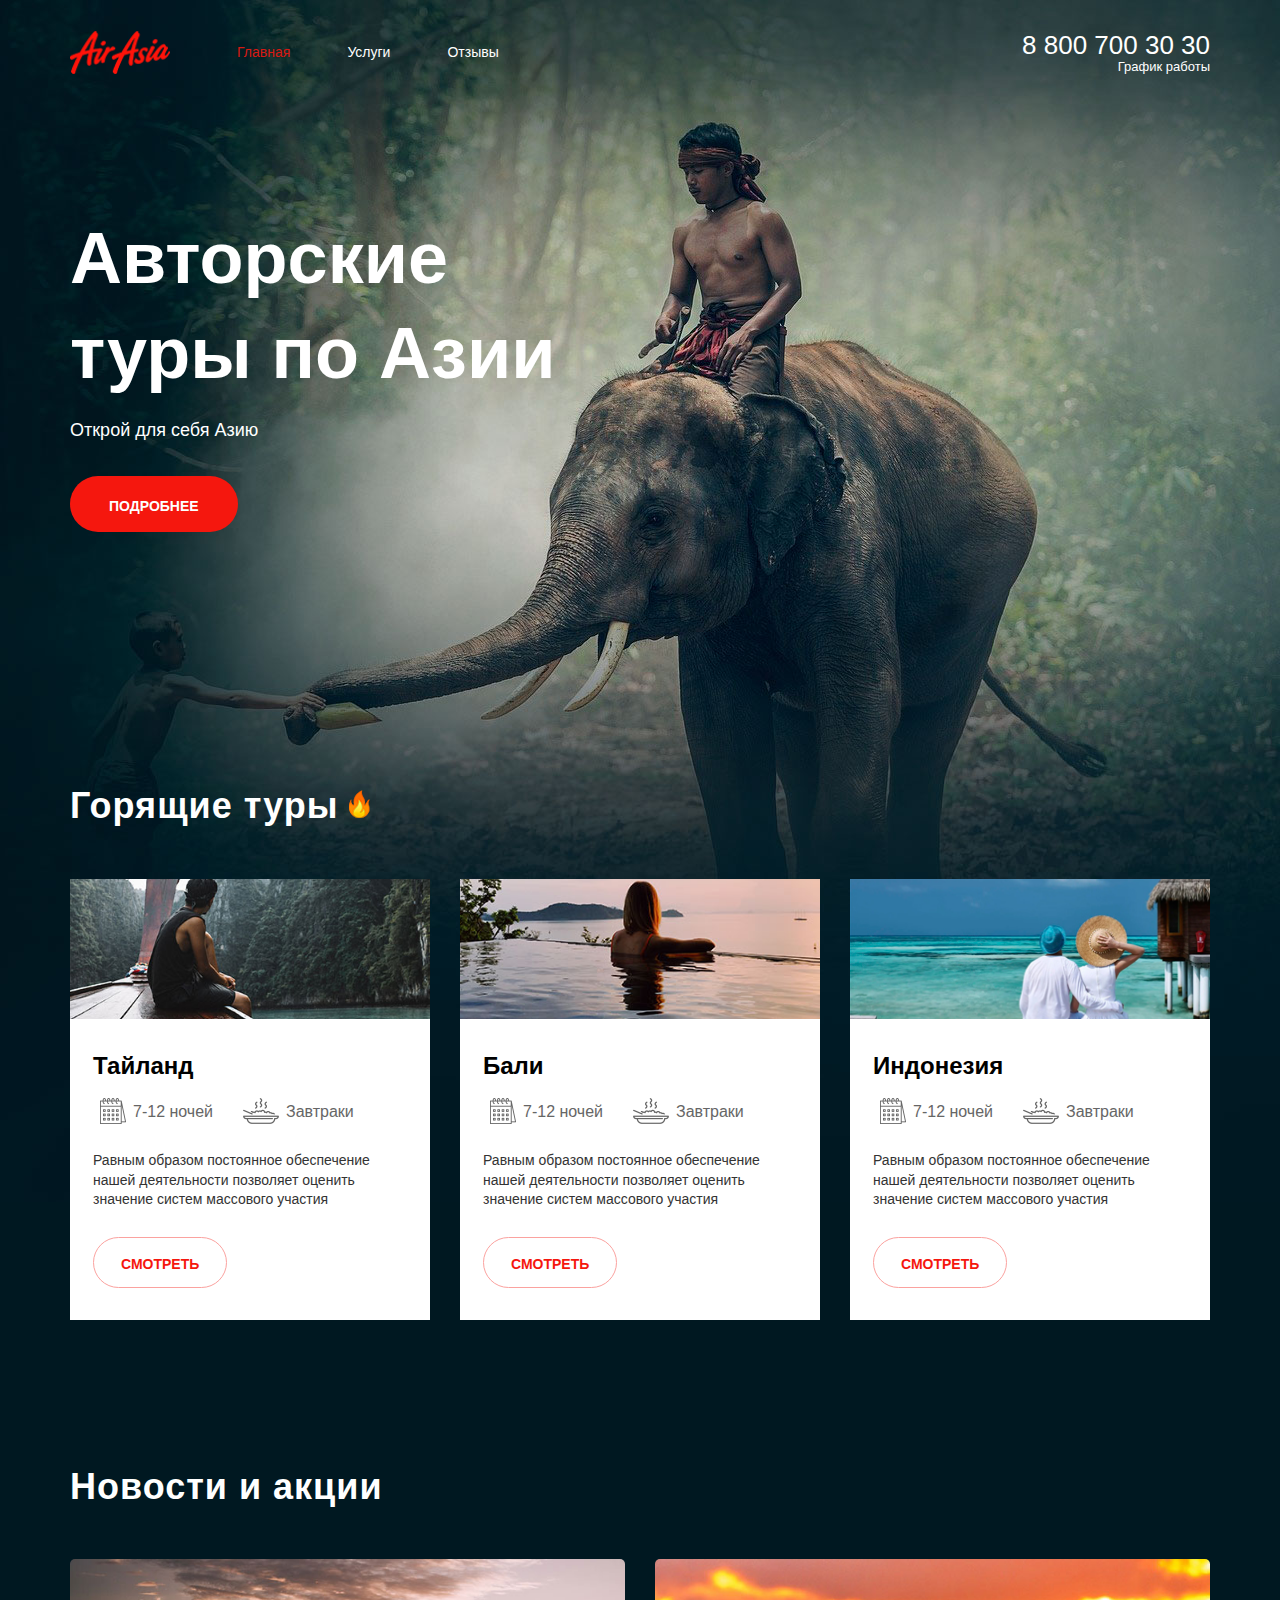
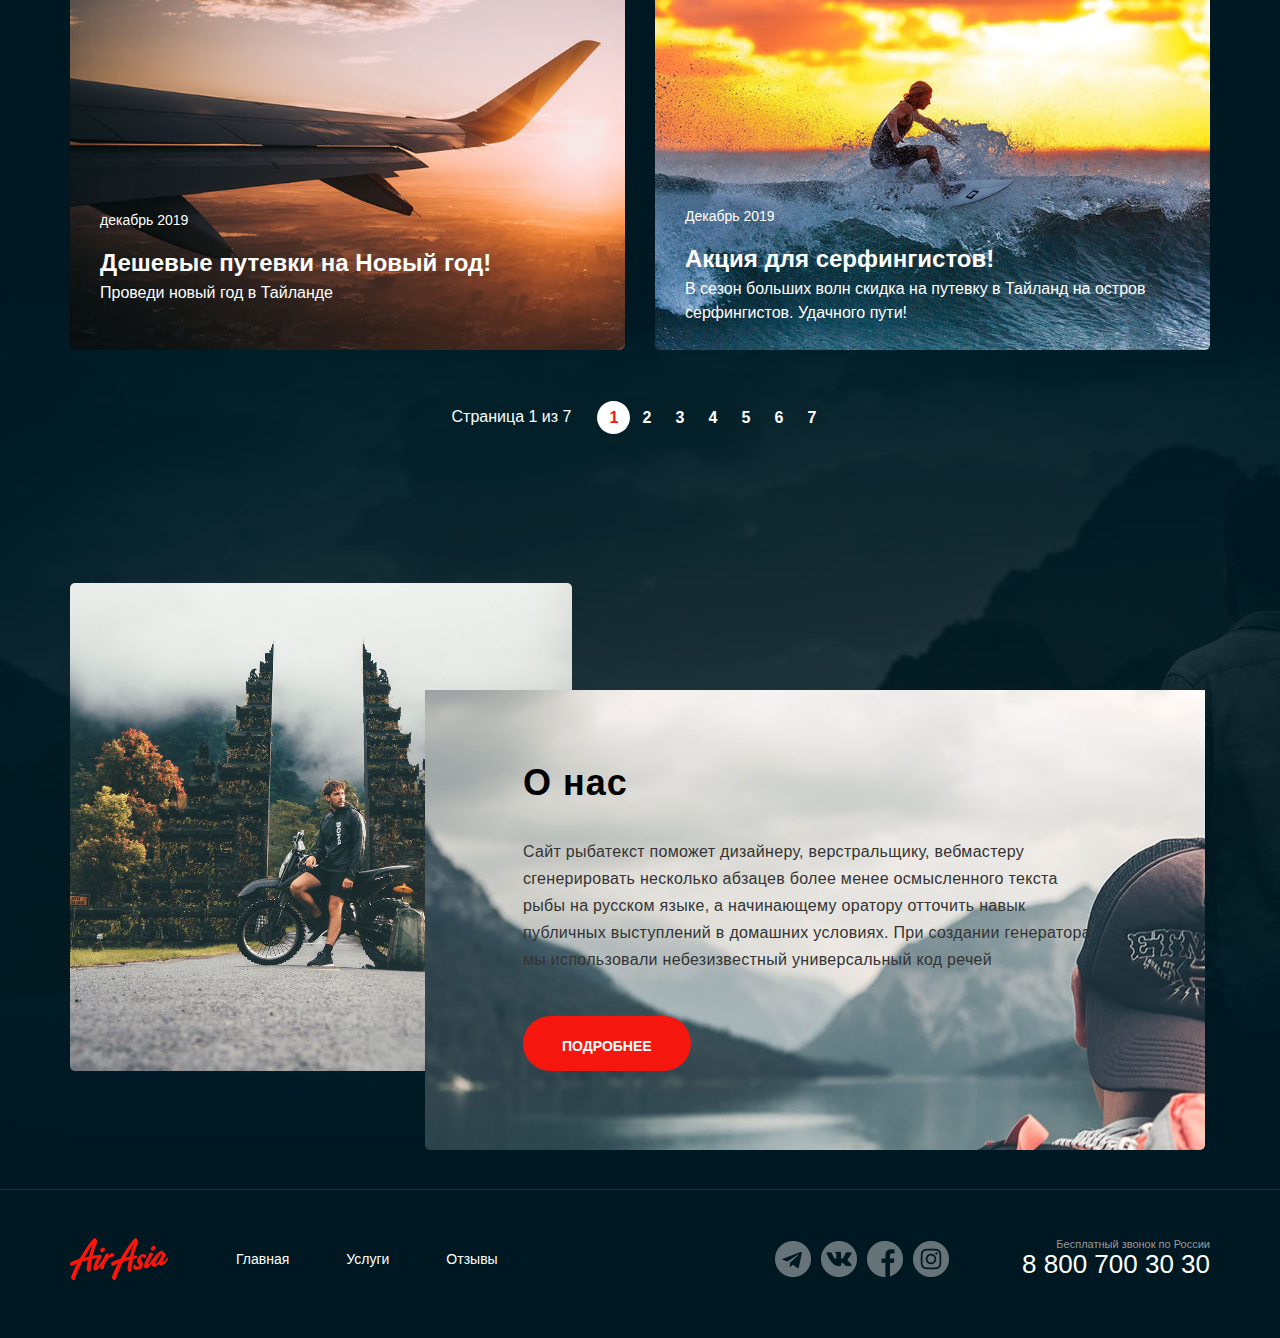
==== main.html @ 6b27f4d7 "final version" ====
<!DOCTYPE html>
<html lang="ru">
<head>
    <meta charset="UTF-8">
    <meta http-equiv="X-UA-Compatible" content="ie-edge">
    <meta name="viewport" content="width=device-width, initial-scale=1.0">
    <title>Туры по азии</title>
    <link href="https://fonts.googleapis.com/css?family=Open+Sans:300,700&display=swap&subset=cyrillic" rel="stylesheet">
    <link rel="stylesheet" href="css/style.css">
</head>
<body>
    <div class="wrapper wrapper_bg">
       <div class="wrapper__content">
            <header class="header header_marg_bot">
                <div class="container container-flex">
                    <div class="header__container">
                        <a href="index.html" class="logo">
                            <img src="images/logo.png" alt="Логотип" class="logo__img">
                        </a>    
                        <nav class="menu header__menu_marg_left">
                            <ul class="menu__list">
                                <li class="menu__item">
                                    <a href="main.html" class="menu__link menu__link_active">Главная<a>
                                </li>
                                <li class="menu__item">
                                    <a href="service.html" class="menu__link">Услуги</a>
                                </li>
                                <li class="menu__item">
                                    <a href="reviews.html" class="menu__link">Отзывы</a>
                                </li>
                            </ul>
                        </nav>
                    </div>
                    <address class="contact">
                        <a href="tel:+78007003030" class="contact__tel">8 800 700 30 30</a>
                        <div class="contact__graphicwork">График работы
                            <div class="schedule">
                                <p class="schedule__time">пн-вс: 09:00 - 20:00</p>
                                <p class="schedule__dinner">Обед: 14:00 - 14:30</p>
                            </div>
                        </div>
                    </address>
                </div>
            </header>
            <main class="content">
               <div class="container">
                   <div class="main main_marg_bot">
                        <h1 class="main-header main__title">Авторские<br>туры по Азии</h1>
                        <p class="main__tag">Открой для себя Азию</p>
                        <button class="button button_padd_set">Подробнее</button>
                   </div>
                    <section class="tour tour_marg_bot">
                        <h2 class="section-title section-title_icon_fire tour__title">Горящие туры</h2>
                        <div class="tour__list">
                            <div class="offer">
                                <div class="offer__image">
                                    <img src="images/content/offers/river.jpg" alt="" class="offer__img">
                                </div>
                                <div class="offer__wrap">
                                    <h4 class="country offer__country">Тайланд</h4>
                                    <ul class="conditions conditions_marg_bot_left">
                                        <li class="conditions__item">
                                            <div class="conditions__calendar"></div>
                                            <p class="conditions__text">7-12 ночей</p>
                                        </li>
                                        <li class="conditions__item">
                                            <div class="conditions__meal"></div>
                                            <p class="conditions__text">Завтраки</p>
                                        </li>
                                    </ul>
                                    <div class="offer__descriptions offer__descriptions_marg_bot">Равным образом постоянное обеспечение нашей деятельности позволяет оценить значение систем массового участия</div>
                                    <button class="button tour-button">Смотреть</button>
                                </div>
                            </div>
                            <div class="offer">
                                <div class="offer__image">
                                    <img src="images/content/offers/pool.jpg" alt="" class="offer_img">
                                </div>
                                <div class="offer__wrap">
                                    <h4 class="country offer__country">Бали</h4>
                                    <ul class="conditions conditions_marg_bot_left">
                                        <li class="conditions__item">
                                            <div class="conditions__calendar"></div>
                                            <p class="conditions__text">7-12 ночей</p>
                                        </li>
                                        <li class="conditions__item">
                                            <img src="images/icons/offers/meal.png" alt="" class="conditions__img">
                                            <p class="conditions__text">Завтраки</p>
                                        </li>
                                    </ul>
                                    <div class="offer__descriptions offer__descriptions_marg_bot">Равным образом постоянное обеспечение нашей деятельности позволяет оценить значение систем массового участия</div>
                                    <button class="button tour-button">Смотреть</button>
                                </div>
                            </div>
                            <div class="offer">
                                <div class="offer__image">
                                    <img src="images/content/offers/ocean.jpg" alt="" class="offer_img">
                                </div>
                                <div class="offer__wrap">
                                    <h4 class="country offer__country">Индонезия</h4>
                                    <ul class="conditions conditions_marg_bot_left">
                                        <li class="conditions__item">
                                            <div class="conditions__calendar"></div>
                                            <p class="conditions__text">7-12 ночей</p>
                                        </li>
                                        <li class="conditions__item">
                                            <img src="images/icons/offers/meal.png" alt="" class="conditions__img">
                                            <p class="conditions__text">Завтраки</p>
                                        </li>
                                    </ul>
                                    <div class="offer__descriptions offer__descriptions_marg_bot">Равным образом постоянное обеспечение нашей деятельности позволяет оценить значение систем массового участия</div>
                                    <button class="button tour-button">Смотреть</button>
                                </div>
                            </div>
                        </div>
                    </section>
               </div>
            </main>
            <section class="news">
                <div class="container">
                    <h2 class="section-title news__title">Новости и акции</h2>
                    <div class="news__wrap news__wrap_marg_bot">
                        <article class="article article_bg_img">
                            <div class="article__wrap">
                                <p class="article__date">декабрь 2019</p>
                                <h3 class="article__title">Дешевые путевки на Новый год!</h3>
                                <p class="article__text">Проведи новый год в Тайланде</p>
                            </div>
                        </article>
                        <article class="article article_bg_pic">
                            <div class="article__wrap">
                                <p class="article__date">Декабрь 2019</p>
                                <h3 class="article__title">Акция для серфингистов!</h3>
                                <p class="article__text">В сезон больших волн скидка на путевку в Тайланд на остров серфингистов. Удачного пути!</p>
                            </div>
                        </article>
                    </div>
                    <div class="pager pager_marg_bot">
                        <div class="pager__display">Страница 1 из 7</div>
                        <ul class="pager__list">
                            <li class="pager__item pager_item_active">
                                <a href="" class="pager__link">1</a>
                            </li>
                            <li class="pager__item">
                                <a href="" class="pager__link">2</a>
                            </li>
                            <li class="pager__item">
                                <a href="" class="pager__link">3</a>
                            </li>
                            <li class="pager__item">
                                <a href="" class="pager__link">4</a>
                            </li>
                            <li class="pager__item">
                                <a href="" class="pager__link">5</a>
                            </li>
                            <li class="pager__item">
                                <a href="" class="pager__link">6</a>
                            </li>
                            <li class="pager__item">
                                <a href="" class="pager__link">7</a>
                            </li>
                        </ul>
                    </div>
                </div>
            </section>
            <div class="container">
                <section class="about about_marg_bot">
                    <div class="about-box">
                        <h2 class="section-title section__title_color_black about-box__title">О нас</h2>
                        <p class="about-box__text">Сайт рыбатекст поможет дизайнеру, верстральщику, вебмастеру сгенерировать несколько абзацев более менее осмысленного текста рыбы на русском языке, а начинающему оратору отточить навык публичных выступлений в домашних условиях. При создании генератора мы использовали небезизвестный универсальный код речей</p>
                        <button class="button button_padd_set">Подробнее</button>
                    </div>
                </section>
            </div>
       </div>
    <footer class="footer footer_bord_top footer_pad_sett">
        <div class="container container-flex">
            <div class="footer__container">
                <a href="main.html" class="logo">
                    <img src="images/logo.png" alt="" class="logo__img">
                </a>
                <nav class="menu footer__menu_marg_left">
                    <ul class="menu__list">
                        <li class="menu__item">
                            <a href="main.html" class="menu__link">Главная</a>
                        </li>
                        <li class="menu__item">
                            <a href="service.html" class="menu__link">Услуги</a>
                        </li>
                        <li class="menu__item">
                            <a href="reviews.html" class="menu__link">Отзывы</a>
                        </li>
                    </ul>
                </nav>
            </div>
            <div class="footer__container">
                <div class="socials socials_marg_right">
                    <ul class="socials__list">
                        <li class="socials__item">
                            <a href="" target="_blank" class="socials__link">
                                <div class="socials__telegram"></div>
                            </a>
                        </li>
                        <li class="socials__item">
                            <a href="" target="_blank" class="socials__link">
                                <div class="socials__vk"></div>
                            </a>
                        </li>
                        <li class="socials__item">
                            <a href="" target="_blank" class="socials__link">
                                <div class="socials__fb"></div>
                            </a>
                        </li>
                        <li class="socials__item">
                            <a href="" target="_blank" class="socials__link">
                                <div class="socials__inst"></div>
                            </a>
                        </li>
                    </ul>
                </div>
                <address class="contact">
                    <p class="contact__forall">Бесплатный звонок по России</p>
                    <a href="tel:+78007003030" class="contact__tel">8 800 700 30 30</a>
                </address>
            </div>
        </div>   
    </footer>
    </div>
</body>
</html>
---- css/style.css ----
@import url('./layout/normalize.css');
@import url('./layout/base.css');
@import url('./blocks//intro.css');
@import url('./blocks/wrapper.css');
@import url('./blocks/container-flex.css');
@import url('./blocks/logo.css');
@import url('./blocks/header.css');
@import url('./blocks/menu.css');
@import url('./blocks/button.css');
@import url('./blocks/contact.css');
@import url('./blocks/shedule.css');
@import url('./blocks/section.css');
@import url('./blocks/pager.css');
@import url('./blocks/socials.css');
@import url('./blocks/footer.css');
@import url('./blocks/main-header.css');
@import url('./blocks/main/main.css');
@import url('./blocks/main/about.css');
@import url('./blocks/main/article.css');
@import url('./blocks/main/conditions.css');
@import url('./blocks/main/country.css');
@import url('./blocks/main/news.css');
@import url('./blocks/main/offer.css');
@import url('./blocks/main/tour.css');
@import url('./blocks/service/breadcrumbs.css');
@import url('./blocks/service/place.css');
@import url('./blocks/service/img-wrap.css');
@import url('./blocks/service/partners.css');
@import url('./blocks/reviews/reviews.css');
@import url('./blocks/reviews/avatar.css');
@import url('./blocks/reviews/tag.css');
@import url('./blocks/reviews/banner.css');
@import url('./blocks/reviews/feedback.css');
@import url('./blocks/reviews/controls.css');
@import url('./blocks/reviews/form.css');
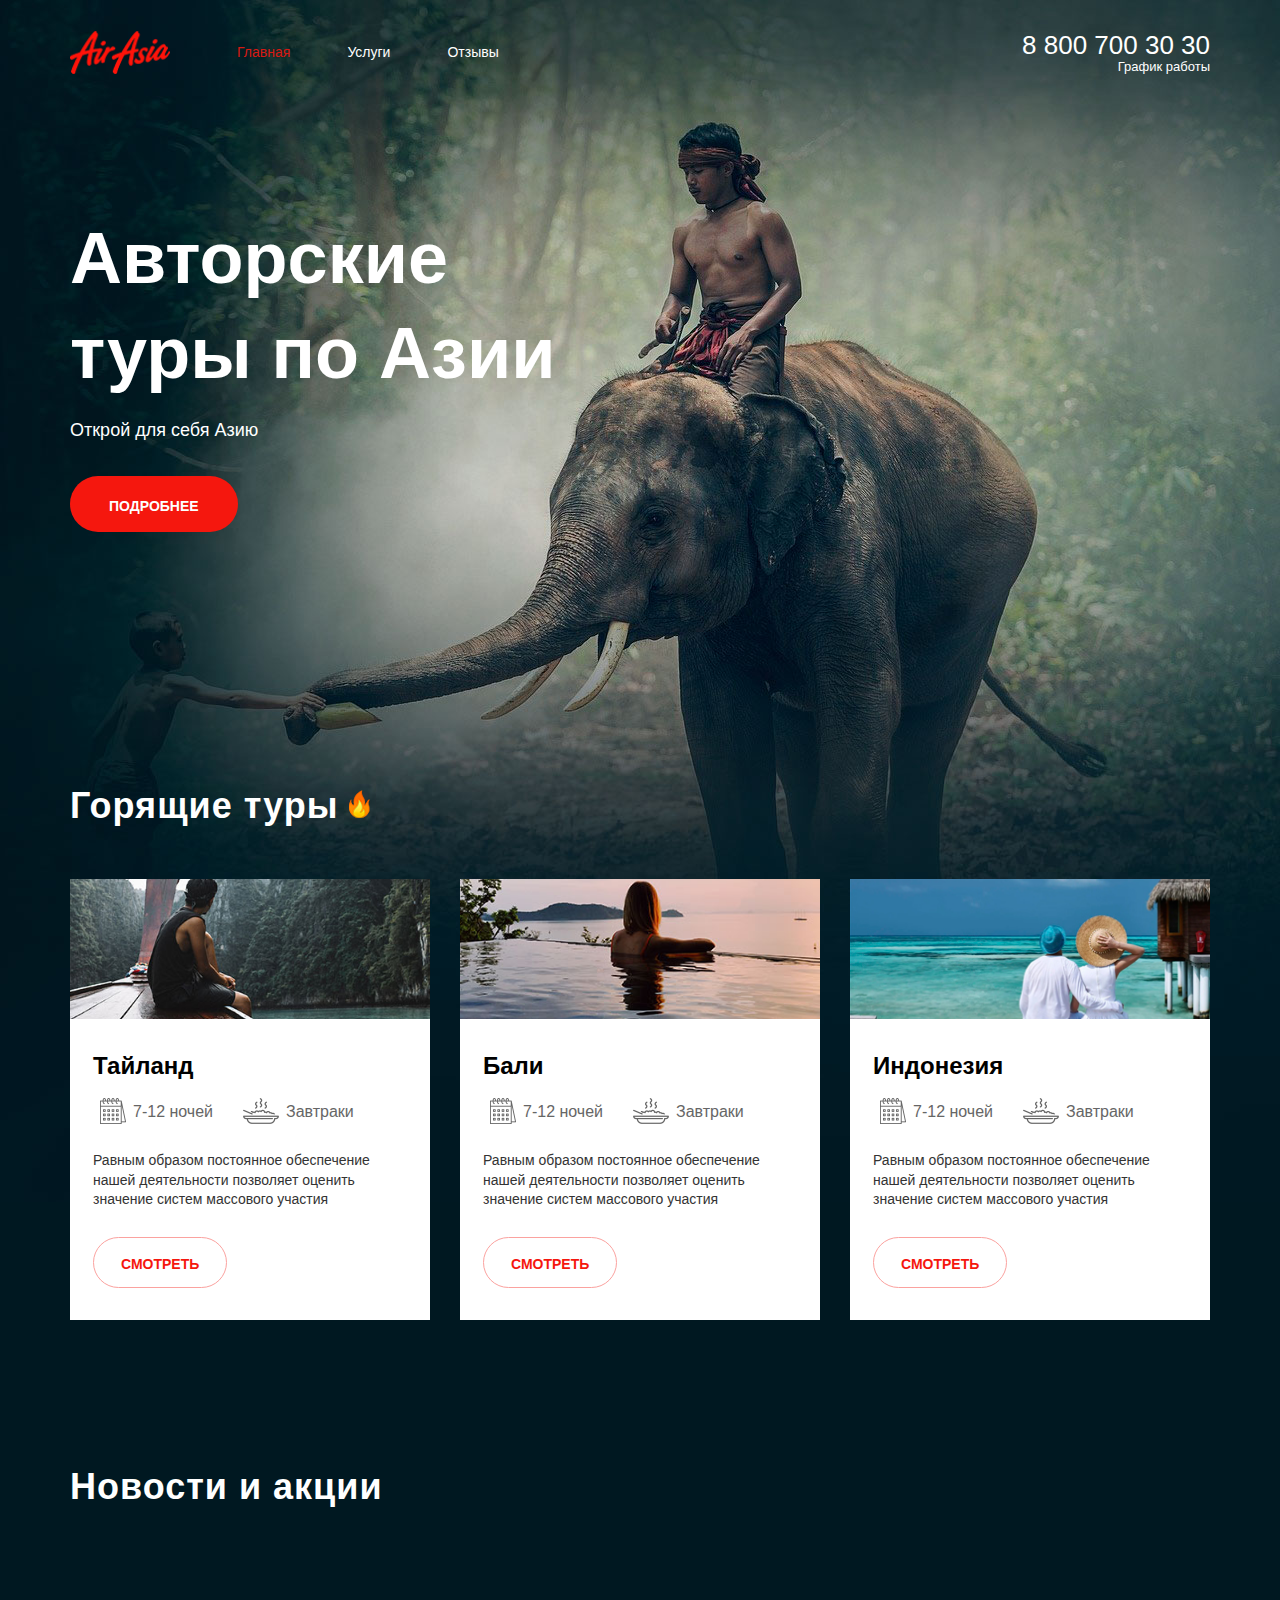
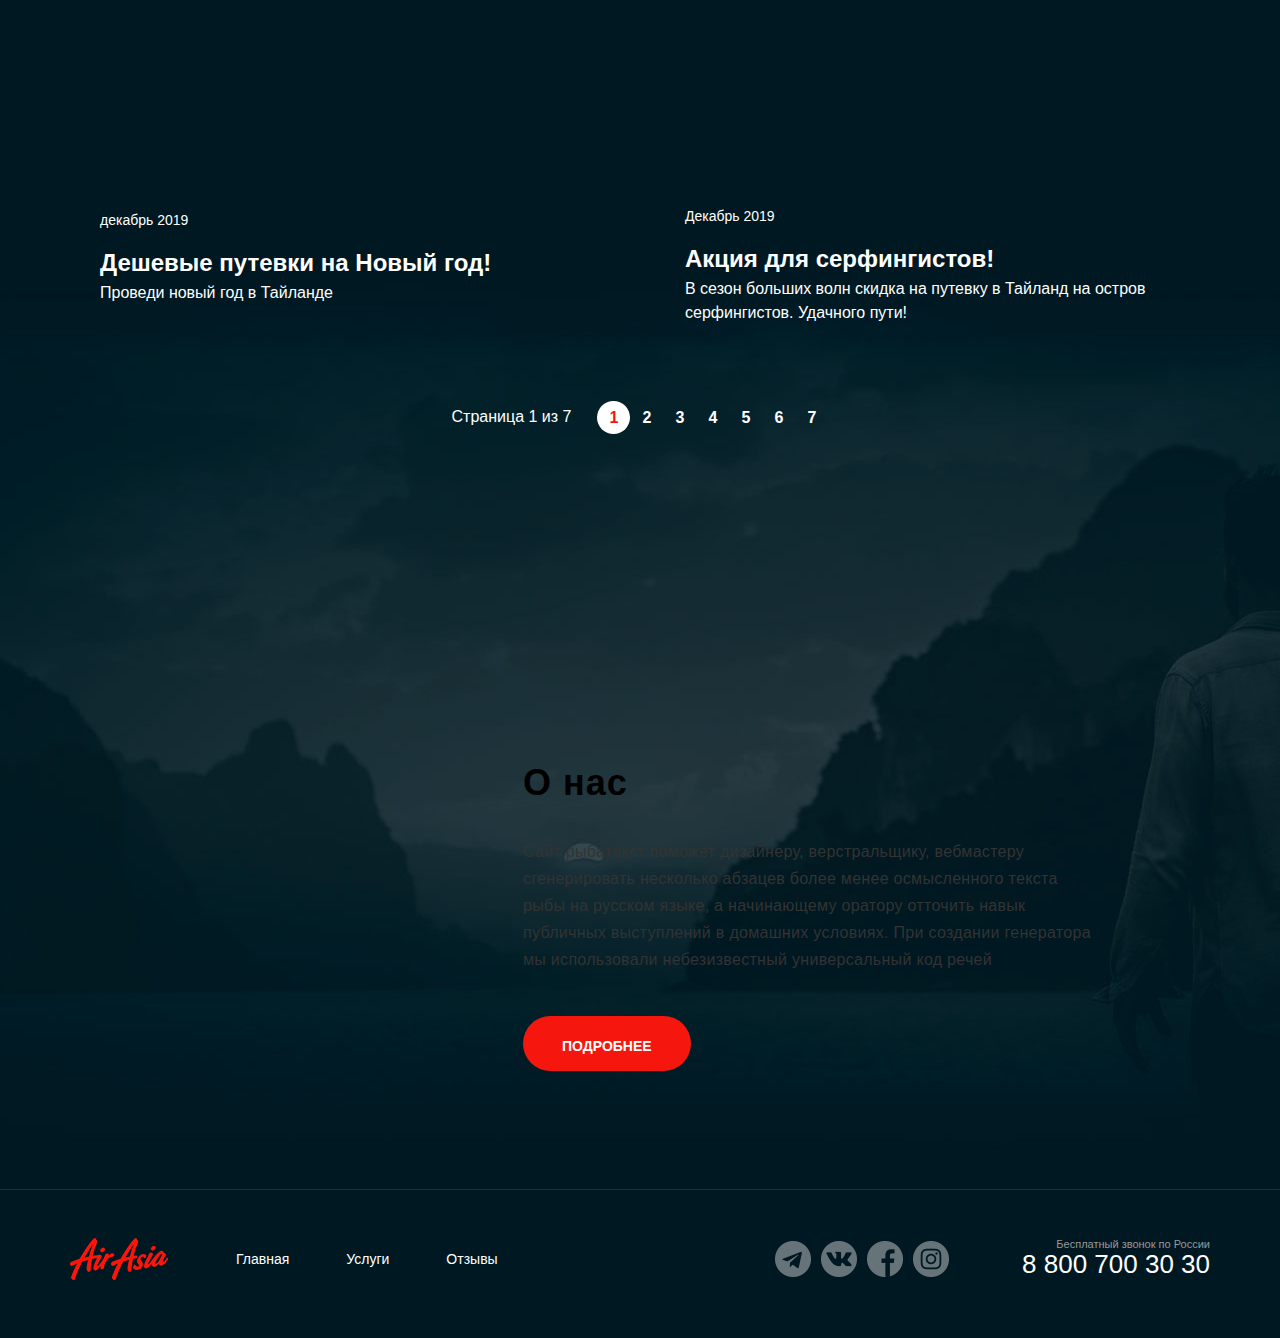
==== commit b1fc2aac: "last fix" ====
--- a/main.html
+++ b/main.html
@@ -10,7 +10,7 @@
 </head>
 <body>
     <div class="wrapper wrapper_bg">
-       <div class="wrapper__content">
+        <div class="wrapper__content">
             <header class="header header_marg_bot">
                 <div class="container container-flex">
                     <div class="header__container">
@@ -43,12 +43,12 @@
                 </div>
             </header>
             <main class="content">
-               <div class="container">
-                   <div class="main main_marg_bot">
+                <div class="container">
+                    <div class="main main_marg_bot">
                         <h1 class="main-header main__title">Авторские<br>туры по Азии</h1>
                         <p class="main__tag">Открой для себя Азию</p>
                         <button class="button button_padd_set">Подробнее</button>
-                   </div>
+                    </div>
                     <section class="tour tour_marg_bot">
                         <h2 class="section-title section-title_icon_fire tour__title">Горящие туры</h2>
                         <div class="tour__list">
@@ -114,7 +114,7 @@
                             </div>
                         </div>
                     </section>
-               </div>
+                </div>
             </main>
             <section class="news">
                 <div class="container">
@@ -172,7 +172,7 @@
                     </div>
                 </section>
             </div>
-       </div>
+        </div>
     <footer class="footer footer_bord_top footer_pad_sett">
         <div class="container container-flex">
             <div class="footer__container">
